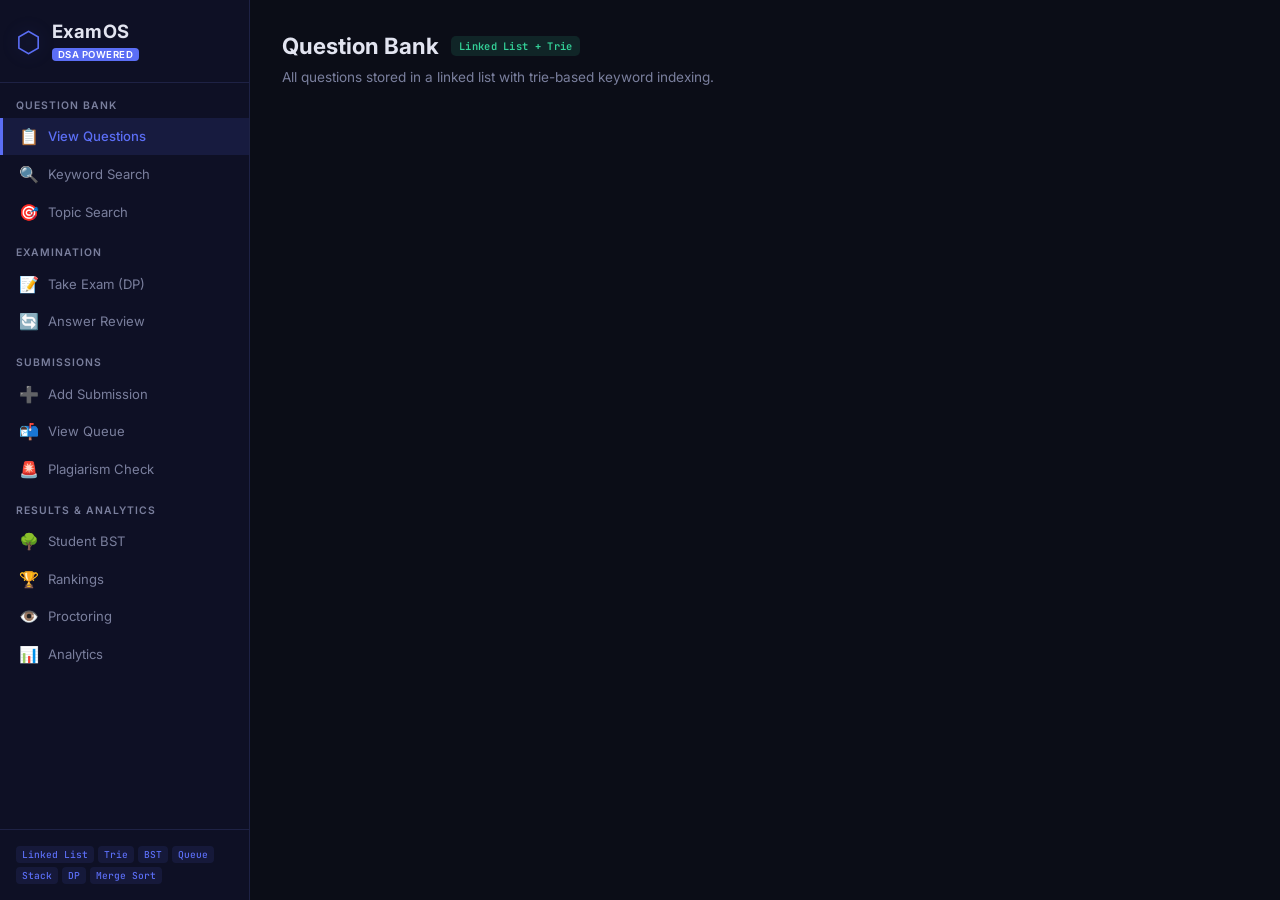
==== frontend/index.html @ 8839af1e "Implemented Frontend POSIX threads library (-lpthread)" ====
<!DOCTYPE html>
<html lang="en">
<head>
    <meta charset="UTF-8">
    <meta name="viewport" content="width=device-width, initial-scale=1.0">
    <title>Adaptive Online Examination Platform</title>
    <meta name="description" content="DSA-powered adaptive online examination platform with AI proctoring, built with C++ backend">
    <link rel="preconnect" href="https://fonts.googleapis.com">
    <link href="https://fonts.googleapis.com/css2?family=Inter:wght@400;500;600;700&family=JetBrains+Mono:wght@400;500&display=swap" rel="stylesheet">
    <link rel="stylesheet" href="style.css">
</head>
<body>
    <!-- Sidebar -->
    <nav id="sidebar">
        <div class="sidebar-header">
            <div class="logo">
                <span class="logo-icon">⬡</span>
                <div>
                    <h1>ExamOS</h1>
                    <span class="badge">DSA Powered</span>
                </div>
            </div>
        </div>
        <div class="nav-section-label">Question Bank</div>
        <button class="nav-btn active" data-panel="questions" id="nav-questions">
            <span class="nav-icon">📋</span> View Questions
        </button>
        <button class="nav-btn" data-panel="search" id="nav-search">
            <span class="nav-icon">🔍</span> Keyword Search
        </button>
        <button class="nav-btn" data-panel="topic" id="nav-topic">
            <span class="nav-icon">🎯</span> Topic Search
        </button>

        <div class="nav-section-label">Examination</div>
        <button class="nav-btn" data-panel="exam" id="nav-exam">
            <span class="nav-icon">📝</span> Take Exam (DP)
        </button>
        <button class="nav-btn" data-panel="review" id="nav-review">
            <span class="nav-icon">🔄</span> Answer Review
        </button>

        <div class="nav-section-label">Submissions</div>
        <button class="nav-btn" data-panel="add-sub" id="nav-add-sub">
            <span class="nav-icon">➕</span> Add Submission
        </button>
        <button class="nav-btn" data-panel="submissions" id="nav-submissions">
            <span class="nav-icon">📬</span> View Queue
        </button>
        <button class="nav-btn" data-panel="plagiarism" id="nav-plagiarism">
            <span class="nav-icon">🚨</span> Plagiarism Check
        </button>

        <div class="nav-section-label">Results & Analytics</div>
        <button class="nav-btn" data-panel="students" id="nav-students">
            <span class="nav-icon">🌳</span> Student BST
        </button>
        <button class="nav-btn" data-panel="ranking" id="nav-ranking">
            <span class="nav-icon">🏆</span> Rankings
        </button>
        <button class="nav-btn" data-panel="proctoring" id="nav-proctoring">
            <span class="nav-icon">👁️</span> Proctoring
        </button>
        <button class="nav-btn" data-panel="analytics" id="nav-analytics">
            <span class="nav-icon">📊</span> Analytics
        </button>

        <div class="sidebar-footer">
            <div class="ds-tags">
                <span class="ds-tag">Linked List</span>
                <span class="ds-tag">Trie</span>
                <span class="ds-tag">BST</span>
                <span class="ds-tag">Queue</span>
                <span class="ds-tag">Stack</span>
                <span class="ds-tag">DP</span>
                <span class="ds-tag">Merge Sort</span>
            </div>
        </div>
    </nav>

    <!-- Main Content -->
    <main id="content">
        <!-- Questions Panel -->
        <section id="panel-questions" class="panel active">
            <div class="panel-header">
                <h2>Question Bank</h2>
                <span class="algo-badge">Linked List + Trie</span>
            </div>
            <p class="panel-desc">All questions stored in a linked list with trie-based keyword indexing.</p>
            <div id="questions-list" class="card-grid"></div>
        </section>

        <!-- Keyword Search Panel -->
        <section id="panel-search" class="panel">
            <div class="panel-header">
                <h2>Keyword Search</h2>
                <span class="algo-badge">Trie Prefix Search</span>
            </div>
            <p class="panel-desc">Search questions by keyword prefix using the Trie data structure.</p>
            <div class="input-row">
                <input type="text" id="search-input" placeholder="Enter keyword prefix (e.g. sort, bst, dp)">
                <button class="btn-primary" id="search-btn">Search</button>
            </div>
            <div id="search-results" class="card-grid"></div>
        </section>

        <!-- Topic Search Panel -->
        <section id="panel-topic" class="panel">
            <div class="panel-header">
                <h2>Binary Search by Topic</h2>
                <span class="algo-badge">Binary Search</span>
            </div>
            <p class="panel-desc">Questions are sorted by topic, then searched using binary search.</p>
            <div class="input-row">
                <select id="topic-select">
                    <option value="">Select a topic</option>
                    <option value="Searching">Searching</option>
                    <option value="Queue">Queue</option>
                    <option value="BST">BST</option>
                    <option value="Sorting">Sorting</option>
                    <option value="DP">DP</option>
                    <option value="Stack">Stack</option>
                </select>
                <button class="btn-primary" id="topic-btn">Search</button>
            </div>
            <div id="topic-results" class="card-grid"></div>
        </section>

        <!-- Exam Panel -->
        <section id="panel-exam" class="panel">
            <div class="panel-header">
                <h2>Adaptive Exam</h2>
                <span class="algo-badge">DP Knapsack Selection</span>
            </div>
            <p class="panel-desc">Questions selected via DP knapsack to maximize topic coverage within time constraints.</p>
            <!-- Exam Setup Form -->
            <div id="exam-setup" class="form-card">
                <div class="form-grid">
                    <div class="form-group">
                        <label>Roll Number</label>
                        <input type="number" id="exam-roll" placeholder="e.g. 104" min="1">
                    </div>
                    <div class="form-group">
                        <label>Student Name</label>
                        <input type="text" id="exam-name" placeholder="e.g. Daksh">
                    </div>
                    <div class="form-group">
                        <label>Difficulty Level (1-5)</label>
                        <input type="number" id="exam-level" value="3" min="1" max="5">
                    </div>
                    <div class="form-group">
                        <label>Time Limit (seconds)</label>
                        <input type="number" id="exam-time" value="300" min="60" max="600">
                    </div>
                </div>
                <button class="btn-primary" id="exam-start-btn">Start Exam</button>
            </div>
            <!-- Exam Questions -->
            <div id="exam-questions" class="hidden"></div>
            <!-- Exam Result -->
            <div id="exam-result" class="hidden"></div>
        </section>

        <!-- Answer Review Panel -->
        <section id="panel-review" class="panel">
            <div class="panel-header">
                <h2>Answer Review Stack</h2>
                <span class="algo-badge">Stack (LIFO)</span>
            </div>
            <p class="panel-desc">Review answer changes using a LIFO stack. Undo the latest change anytime.</p>
            <div class="form-card">
                <div class="form-grid">
                    <div class="form-group">
                        <label>Question ID</label>
                        <input type="number" id="review-qid" placeholder="e.g. 1" min="1">
                    </div>
                    <div class="form-group">
                        <label>Previous Answer (0-3)</label>
                        <input type="number" id="review-prev" min="0" max="3">
                    </div>
                    <div class="form-group">
                        <label>New Answer (0-3)</label>
                        <input type="number" id="review-new" min="0" max="3">
                    </div>
                    <div class="form-group">
                        <label>Note</label>
                        <input type="text" id="review-note" placeholder="Optional note">
                    </div>
                </div>
                <div class="btn-row">
                    <button class="btn-primary" id="review-push-btn">Push Review</button>
                    <button class="btn-danger" id="review-pop-btn">Undo (Pop)</button>
                </div>
            </div>
            <div id="review-status" class="status-box"></div>
        </section>

        <!-- Add Submission Panel -->
        <section id="panel-add-sub" class="panel">
            <div class="panel-header">
                <h2>Add Submission</h2>
                <span class="algo-badge">Queue (FIFO)</span>
            </div>
            <p class="panel-desc">Manually add a submission to the FIFO processing queue.</p>
            <div class="form-card">
                <div class="form-grid">
                    <div class="form-group">
                        <label>Student ID</label>
                        <input type="number" id="sub-sid" placeholder="e.g. 104" min="1">
                    </div>
                    <div class="form-group">
                        <label>Exam ID</label>
                        <input type="number" id="sub-eid" placeholder="e.g. 501" min="1">
                    </div>
                    <div class="form-group">
                        <label>Student Name</label>
                        <input type="text" id="sub-name" placeholder="e.g. Sumit">
                    </div>
                    <div class="form-group">
                        <label>Answers (comma-separated, 0-3)</label>
                        <input type="text" id="sub-answers" placeholder="e.g. 1,2,0,3">
                    </div>
                </div>
                <button class="btn-primary" id="sub-add-btn">Add to Queue</button>
            </div>
            <div id="sub-status" class="status-box"></div>
        </section>

        <!-- Submissions Panel -->
        <section id="panel-submissions" class="panel">
            <div class="panel-header">
                <h2>Submission Queue</h2>
                <span class="algo-badge">Queue (FIFO)</span>
            </div>
            <p class="panel-desc">View all pending submissions in FIFO order.</p>
            <button class="btn-primary" id="sub-refresh-btn" style="margin-bottom:1rem;">Refresh</button>
            <div id="submissions-list"></div>
        </section>

        <!-- Plagiarism Panel -->
        <section id="panel-plagiarism" class="panel">
            <div class="panel-header">
                <h2>Plagiarism Detection</h2>
                <span class="algo-badge">Hash Comparison</span>
            </div>
            <p class="panel-desc">Detect duplicate answer patterns across submissions using hash-based comparison.</p>
            <button class="btn-danger" id="plag-btn">Run Plagiarism Check</button>
            <div id="plag-results" style="margin-top:1rem;"></div>
        </section>

        <!-- Students Panel -->
        <section id="panel-students" class="panel">
            <div class="panel-header">
                <h2>Student Records (BST)</h2>
                <span class="algo-badge">Binary Search Tree</span>
            </div>
            <p class="panel-desc">Student records stored in a BST keyed by roll number. Inorder traversal gives sorted order.</p>
            <div class="input-row" style="margin-bottom:1rem;">
                <input type="number" id="student-roll" placeholder="Search by roll number" min="1">
                <button class="btn-primary" id="student-search-btn">Search BST</button>
            </div>
            <div id="student-search-result" class="status-box"></div>
            <div id="students-table"></div>
        </section>

        <!-- Ranking Panel -->
        <section id="panel-ranking" class="panel">
            <div class="panel-header">
                <h2>Student Rankings</h2>
                <span class="algo-badge">Merge Sort (Stable)</span>
            </div>
            <p class="panel-desc">Students ranked by score using stable merge sort. Deduplication keeps latest attempt per roll number.</p>
            <button class="btn-primary" id="ranking-btn" style="margin-bottom:1rem;">Load Rankings</button>
            <div id="ranking-table"></div>
        </section>

        <!-- Proctoring Panel -->
        <section id="panel-proctoring" class="panel">
            <div class="panel-header">
                <h2>AI Proctoring</h2>
                <span class="algo-badge">Auto Proctoring Engine</span>
            </div>
            <p class="panel-desc">Analyze exam activity for suspicious behaviour — time gaps, rapid clicking, copy-paste, tab switches.</p>
            <div class="form-card">
                <div class="form-grid">
                    <div class="form-group">
                        <label>Student Roll Number</label>
                        <input type="number" id="proctor-roll" placeholder="e.g. 101" min="1">
                    </div>
                    <div class="form-group check-group">
                        <label>External Detections</label>
                        <div class="check-row">
                            <label class="check-label"><input type="checkbox" id="proctor-cp"> Copy-Paste</label>
                            <label class="check-label"><input type="checkbox" id="proctor-ts"> Tab Switch</label>
                            <label class="check-label"><input type="checkbox" id="proctor-fa"> Face Absent</label>
                        </div>
                    </div>
                </div>
                <button class="btn-primary" id="proctor-btn">Analyze</button>
            </div>
            <div id="proctor-results" style="margin-top:1rem;"></div>
        </section>

        <!-- Analytics Panel -->
        <section id="panel-analytics" class="panel">
            <div class="panel-header">
                <h2>Performance Analytics</h2>
                <span class="algo-badge">Statistical Analysis</span>
            </div>
            <p class="panel-desc">Computed statistics from student scores stored in the BST.</p>
            <button class="btn-primary" id="analytics-btn" style="margin-bottom:1rem;">Compute Analytics</button>
            <div id="analytics-results"></div>
        </section>
    </main>

    <script src="script.js"></script>
</body>
</html>
---- frontend/style.css ----
/* ═══════════════════════════════════════════════
   ExamOS — Adaptive Examination Platform
   Dark theme, clean, modern UI
   ═══════════════════════════════════════════════ */

:root {
    --bg: #0b0d17;
    --bg-card: #12152a;
    --bg-card-hover: #181c38;
    --bg-sidebar: #0e1025;
    --border: #1e2245;
    --text: #e2e4f0;
    --text-muted: #7a7f9d;
    --accent: #5b6ef5;
    --accent-glow: rgba(91, 110, 245, 0.25);
    --green: #34d399;
    --red: #f87171;
    --orange: #fbbf24;
    --radius: 10px;
    --font: 'Inter', system-ui, sans-serif;
    --mono: 'JetBrains Mono', monospace;
}

*, *::before, *::after {
    box-sizing: border-box;
    margin: 0;
    padding: 0;
}

body {
    font-family: var(--font);
    background: var(--bg);
    color: var(--text);
    display: flex;
    min-height: 100vh;
    overflow-x: hidden;
}

/* ── Sidebar ── */
#sidebar {
    width: 250px;
    min-width: 250px;
    background: var(--bg-sidebar);
    border-right: 1px solid var(--border);
    display: flex;
    flex-direction: column;
    height: 100vh;
    position: sticky;
    top: 0;
    overflow-y: auto;
    z-index: 10;
}

.sidebar-header {
    padding: 1.25rem 1rem;
    border-bottom: 1px solid var(--border);
}

.logo {
    display: flex;
    align-items: center;
    gap: 0.65rem;
}

.logo-icon {
    font-size: 1.8rem;
    color: var(--accent);
    filter: drop-shadow(0 0 8px var(--accent-glow));
}

.logo h1 {
    font-size: 1.15rem;
    font-weight: 700;
    letter-spacing: 0.5px;
}

.badge {
    font-size: 0.6rem;
    background: var(--accent);
    color: #fff;
    padding: 1px 6px;
    border-radius: 4px;
    font-weight: 600;
    text-transform: uppercase;
    letter-spacing: 0.5px;
}

.nav-section-label {
    font-size: 0.65rem;
    text-transform: uppercase;
    letter-spacing: 1px;
    color: var(--text-muted);
    padding: 1rem 1rem 0.35rem;
    font-weight: 600;
}

.nav-btn {
    display: flex;
    align-items: center;
    gap: 0.6rem;
    width: 100%;
    padding: 0.55rem 1rem;
    background: none;
    border: none;
    color: var(--text-muted);
    font-family: var(--font);
    font-size: 0.82rem;
    cursor: pointer;
    transition: all 0.2s;
    text-align: left;
    border-left: 3px solid transparent;
}

.nav-btn:hover {
    background: rgba(91, 110, 245, 0.08);
    color: var(--text);
}

.nav-btn.active {
    background: rgba(91, 110, 245, 0.12);
    color: var(--accent);
    border-left-color: var(--accent);
    font-weight: 500;
}

.nav-icon {
    font-size: 1rem;
    width: 1.2rem;
    text-align: center;
}

.sidebar-footer {
    margin-top: auto;
    padding: 1rem;
    border-top: 1px solid var(--border);
}

.ds-tags {
    display: flex;
    flex-wrap: wrap;
    gap: 4px;
}

.ds-tag {
    font-size: 0.6rem;
    padding: 2px 6px;
    border-radius: 4px;
    background: rgba(91, 110, 245, 0.1);
    color: var(--accent);
    font-weight: 500;
    font-family: var(--mono);
}

/* ── Main Content ── */
#content {
    flex: 1;
    padding: 2rem;
    max-width: 960px;
}

.panel {
    display: none;
    animation: fadeIn 0.3s ease;
}

.panel.active {
    display: block;
}

@keyframes fadeIn {
    from { opacity: 0; transform: translateY(8px); }
    to { opacity: 1; transform: translateY(0); }
}

.panel-header {
    display: flex;
    align-items: center;
    gap: 0.75rem;
    margin-bottom: 0.5rem;
}

.panel-header h2 {
    font-size: 1.4rem;
    font-weight: 700;
}

.algo-badge {
    font-size: 0.65rem;
    padding: 3px 8px;
    border-radius: 5px;
    background: rgba(52, 211, 153, 0.12);
    color: var(--green);
    font-weight: 600;
    font-family: var(--mono);
    letter-spacing: 0.3px;
}

.panel-desc {
    color: var(--text-muted);
    font-size: 0.85rem;
    margin-bottom: 1.25rem;
    line-height: 1.5;
}

/* ── Cards ── */
.card-grid {
    display: grid;
    gap: 0.75rem;
}

.q-card {
    background: var(--bg-card);
    border: 1px solid var(--border);
    border-radius: var(--radius);
    padding: 1rem 1.15rem;
    transition: border-color 0.2s, background 0.2s;
}

.q-card:hover {
    border-color: var(--accent);
    background: var(--bg-card-hover);
}

.q-card-top {
    display: flex;
    align-items: center;
    gap: 0.5rem;
    margin-bottom: 0.5rem;
    flex-wrap: wrap;
}

.q-id {
    font-family: var(--mono);
    font-size: 0.75rem;
    background: rgba(91, 110, 245, 0.15);
    color: var(--accent);
    padding: 2px 7px;
    border-radius: 4px;
    font-weight: 600;
}

.q-topic {
    font-size: 0.72rem;
    padding: 2px 7px;
    border-radius: 4px;
    background: rgba(251, 191, 36, 0.12);
    color: var(--orange);
    font-weight: 500;
}

.q-diff {
    font-size: 0.72rem;
    color: var(--text-muted);
    margin-left: auto;
}

.q-text {
    font-size: 0.9rem;
    margin-bottom: 0.65rem;
    line-height: 1.45;
}

.q-options {
    display: grid;
    grid-template-columns: 1fr 1fr;
    gap: 0.35rem;
}

.q-opt {
    font-size: 0.8rem;
    color: var(--text-muted);
    padding: 0.3rem 0.5rem;
    background: rgba(255,255,255,0.03);
    border-radius: 5px;
}

.q-opt.correct {
    background: rgba(52, 211, 153, 0.12);
    color: var(--green);
    font-weight: 500;
}

.q-keywords {
    margin-top: 0.5rem;
    display: flex;
    gap: 4px;
    flex-wrap: wrap;
}

.q-kw {
    font-size: 0.62rem;
    padding: 1px 5px;
    border-radius: 3px;
    background: rgba(255,255,255,0.05);
    color: var(--text-muted);
    font-family: var(--mono);
}

/* ── Forms ── */
.form-card {
    background: var(--bg-card);
    border: 1px solid var(--border);
    border-radius: var(--radius);
    padding: 1.25rem;
}

.form-grid {
    display: grid;
    grid-template-columns: 1fr 1fr;
    gap: 1rem;
    margin-bottom: 1rem;
}

.form-group label {
    display: block;
    font-size: 0.75rem;
    color: var(--text-muted);
    margin-bottom: 0.35rem;
    font-weight: 500;
}

.form-group input,
.form-group select {
    width: 100%;
    padding: 0.55rem 0.75rem;
    background: var(--bg);
    border: 1px solid var(--border);
    border-radius: 6px;
    color: var(--text);
    font-family: var(--font);
    font-size: 0.85rem;
    outline: none;
    transition: border-color 0.2s;
}

.form-group input:focus,
.form-group select:focus {
    border-color: var(--accent);
}

.input-row {
    display: flex;
    gap: 0.5rem;
    margin-bottom: 1rem;
}

.input-row input,
.input-row select {
    flex: 1;
    padding: 0.55rem 0.75rem;
    background: var(--bg);
    border: 1px solid var(--border);
    border-radius: 6px;
    color: var(--text);
    font-family: var(--font);
    font-size: 0.85rem;
    outline: none;
    transition: border-color 0.2s;
}

.input-row input:focus,
.input-row select:focus {
    border-color: var(--accent);
}

.btn-primary {
    padding: 0.55rem 1.25rem;
    background: var(--accent);
    color: #fff;
    border: none;
    border-radius: 6px;
    font-family: var(--font);
    font-size: 0.85rem;
    font-weight: 600;
    cursor: pointer;
    transition: opacity 0.2s, transform 0.15s;
}

.btn-primary:hover {
    opacity: 0.88;
    transform: translateY(-1px);
}

.btn-primary:active {
    transform: translateY(0);
}

.btn-danger {
    padding: 0.55rem 1.25rem;
    background: var(--red);
    color: #fff;
    border: none;
    border-radius: 6px;
    font-family: var(--font);
    font-size: 0.85rem;
    font-weight: 600;
    cursor: pointer;
    transition: opacity 0.2s;
}

.btn-danger:hover {
    opacity: 0.88;
}

.btn-row {
    display: flex;
    gap: 0.5rem;
}

/* ── Tables ── */
.data-table {
    width: 100%;
    border-collapse: collapse;
    font-size: 0.85rem;
}

.data-table th {
    text-align: left;
    padding: 0.65rem 0.75rem;
    background: var(--bg-card);
    color: var(--text-muted);
    font-weight: 600;
    font-size: 0.75rem;
    text-transform: uppercase;
    letter-spacing: 0.5px;
    border-bottom: 1px solid var(--border);
}

.data-table td {
    padding: 0.6rem 0.75rem;
    border-bottom: 1px solid var(--border);
}

.data-table tr:hover td {
    background: rgba(91, 110, 245, 0.05);
}

/* ── Status Boxes ── */
.status-box {
    margin-top: 0.75rem;
    min-height: 2rem;
}

.status-msg {
    padding: 0.65rem 1rem;
    border-radius: 6px;
    font-size: 0.85rem;
    animation: fadeIn 0.3s;
}

.status-msg.success {
    background: rgba(52, 211, 153, 0.1);
    border: 1px solid rgba(52, 211, 153, 0.25);
    color: var(--green);
}

.status-msg.error {
    background: rgba(248, 113, 113, 0.1);
    border: 1px solid rgba(248, 113, 113, 0.25);
    color: var(--red);
}

.status-msg.info {
    background: rgba(91, 110, 245, 0.1);
    border: 1px solid rgba(91, 110, 245, 0.25);
    color: var(--accent);
}

/* ── Exam Specific ── */
.exam-q {
    background: var(--bg-card);
    border: 1px solid var(--border);
    border-radius: var(--radius);
    padding: 1.15rem;
    margin-bottom: 0.75rem;
}

.exam-q-header {
    display: flex;
    gap: 0.5rem;
    margin-bottom: 0.65rem;
    align-items: center;
}

.exam-q-text {
    font-size: 0.95rem;
    margin-bottom: 0.75rem;
}

.exam-opts {
    display: grid;
    gap: 0.35rem;
}

.exam-opt-label {
    display: flex;
    align-items: center;
    gap: 0.5rem;
    padding: 0.45rem 0.65rem;
    background: rgba(255,255,255,0.03);
    border: 1px solid transparent;
    border-radius: 6px;
    cursor: pointer;
    font-size: 0.85rem;
    transition: all 0.2s;
}

.exam-opt-label:hover {
    background: rgba(91, 110, 245, 0.08);
}

.exam-opt-label input[type="radio"] {
    accent-color: var(--accent);
}

.exam-opt-label.selected {
    border-color: var(--accent);
    background: rgba(91, 110, 245, 0.1);
}

.exam-opt-label.result-correct {
    border-color: var(--green);
    background: rgba(52, 211, 153, 0.1);
    color: var(--green);
}

.exam-opt-label.result-wrong {
    border-color: var(--red);
    background: rgba(248, 113, 113, 0.08);
    color: var(--red);
}

.result-card {
    background: var(--bg-card);
    border: 1px solid var(--border);
    border-radius: var(--radius);
    padding: 1.5rem;
    text-align: center;
    margin-top: 1rem;
}

.result-score {
    font-size: 2.5rem;
    font-weight: 700;
    color: var(--accent);
}

.result-detail {
    color: var(--text-muted);
    font-size: 0.9rem;
    margin-top: 0.5rem;
}

/* ── Analytics Cards ── */
.stats-grid {
    display: grid;
    grid-template-columns: repeat(auto-fit, minmax(180px, 1fr));
    gap: 0.75rem;
}

.stat-card {
    background: var(--bg-card);
    border: 1px solid var(--border);
    border-radius: var(--radius);
    padding: 1.15rem;
    text-align: center;
}

.stat-value {
    font-size: 1.8rem;
    font-weight: 700;
    font-family: var(--mono);
}

.stat-label {
    font-size: 0.72rem;
    color: var(--text-muted);
    text-transform: uppercase;
    letter-spacing: 0.5px;
    margin-top: 0.25rem;
}

/* ── Proctoring ── */
.check-row {
    display: flex;
    gap: 1rem;
    flex-wrap: wrap;
}

.check-label {
    display: flex;
    align-items: center;
    gap: 0.4rem;
    font-size: 0.85rem;
    cursor: pointer;
    color: var(--text);
}

.check-label input[type="checkbox"] {
    accent-color: var(--accent);
}

.alert-card {
    padding: 0.6rem 0.85rem;
    background: rgba(248, 113, 113, 0.07);
    border: 1px solid rgba(248, 113, 113, 0.2);
    border-radius: 6px;
    margin-bottom: 0.4rem;
    font-size: 0.82rem;
}

.alert-type {
    font-family: var(--mono);
    font-size: 0.72rem;
    color: var(--red);
    font-weight: 600;
}

.suspicious-badge {
    display: inline-block;
    padding: 3px 10px;
    border-radius: 5px;
    font-weight: 700;
    font-size: 0.8rem;
    margin-top: 0.5rem;
}

.suspicious-badge.sus {
    background: rgba(248, 113, 113, 0.15);
    color: var(--red);
}

.suspicious-badge.clean {
    background: rgba(52, 211, 153, 0.15);
    color: var(--green);
}

/* ── Plagiarism Flag ── */
.flag-plag {
    color: var(--red);
    font-weight: 600;
    font-size: 0.75rem;
}

/* ── Hidden ── */
.hidden { display: none !important; }

/* ── Scrollbar ── */
::-webkit-scrollbar { width: 6px; }
::-webkit-scrollbar-track { background: var(--bg); }
::-webkit-scrollbar-thumb { background: var(--border); border-radius: 3px; }
::-webkit-scrollbar-thumb:hover { background: var(--text-muted); }

/* ── Responsive ── */
@media (max-width: 768px) {
    #sidebar { width: 60px; min-width: 60px; }
    .nav-btn span:not(.nav-icon) { display: none; }
    .nav-section-label, .sidebar-header div, .sidebar-footer { display: none; }
    .sidebar-header { padding: 1rem 0.5rem; }
    .logo { justify-content: center; }
    .nav-btn { justify-content: center; padding: 0.65rem; border-left: none; border-right: 3px solid transparent; }
    .nav-btn.active { border-right-color: var(--accent); border-left-color: transparent; }
    .form-grid { grid-template-columns: 1fr; }
    #content { padding: 1.25rem; }
}
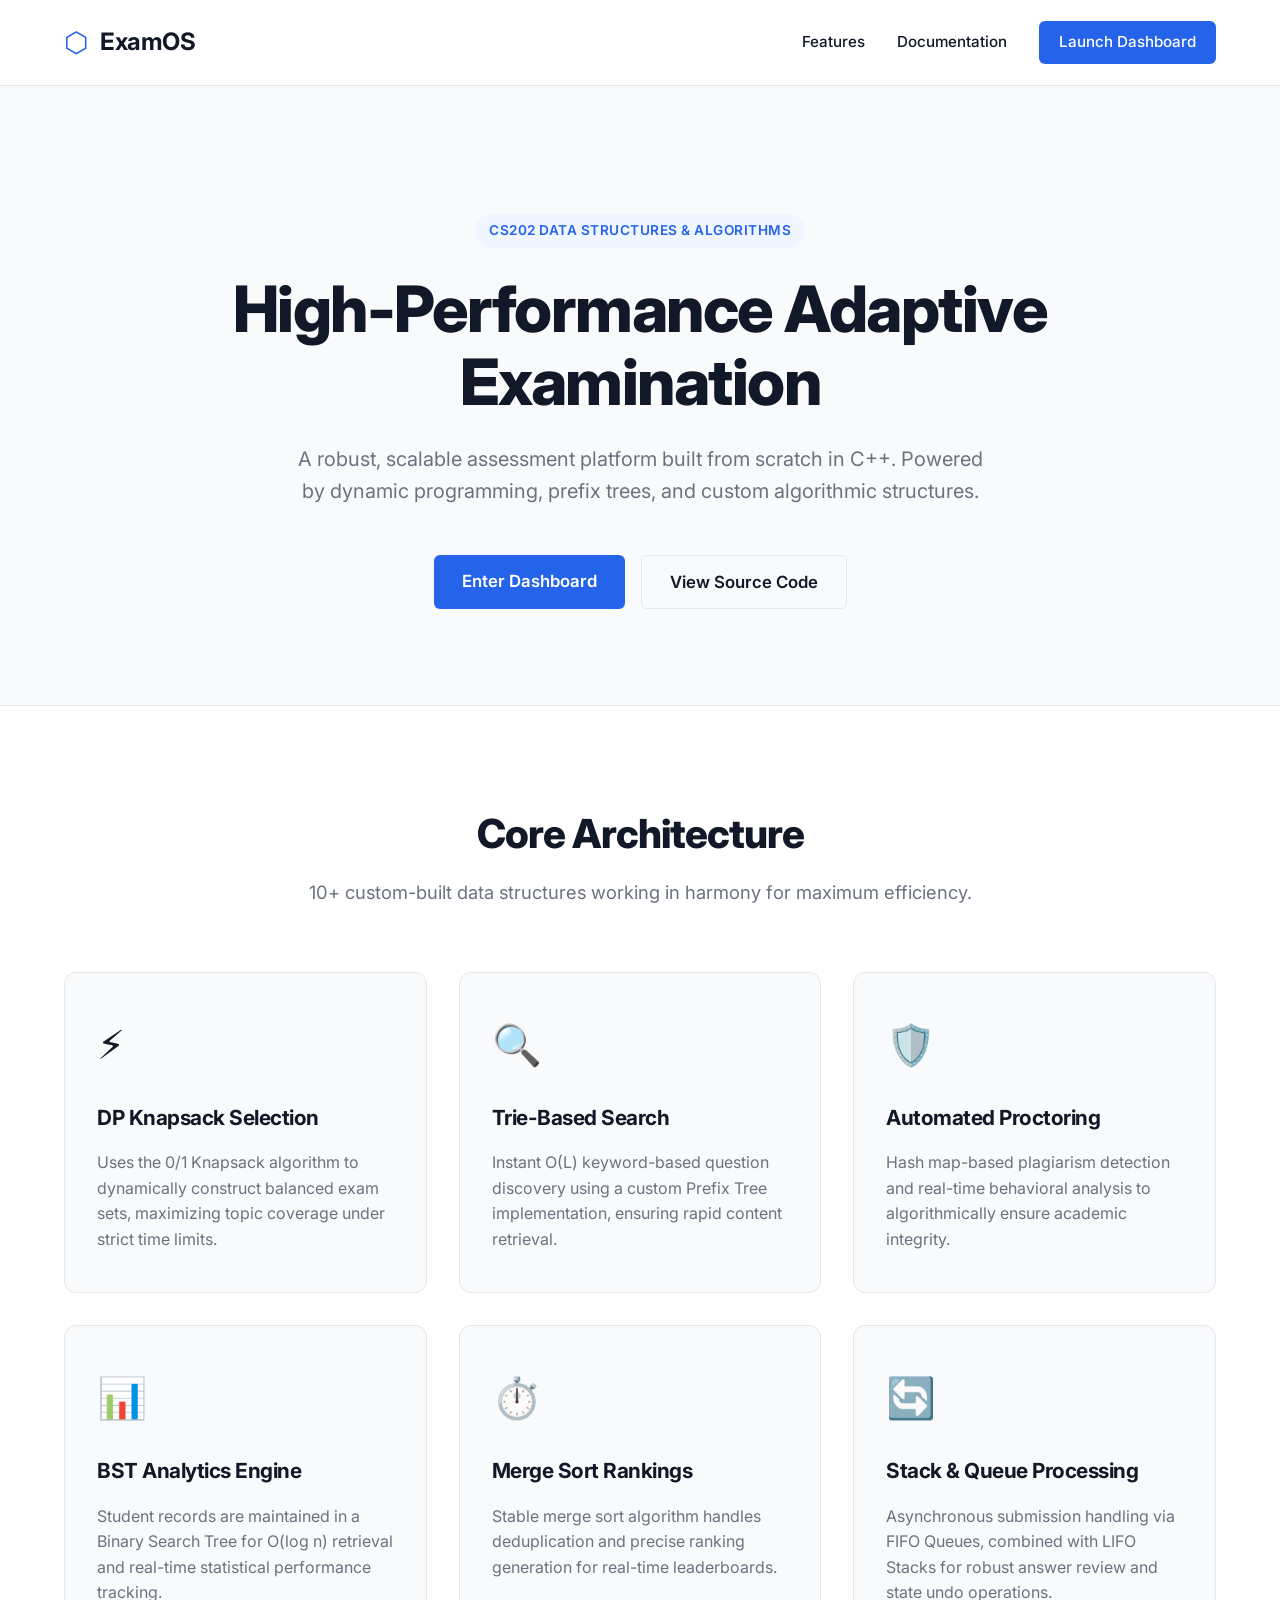
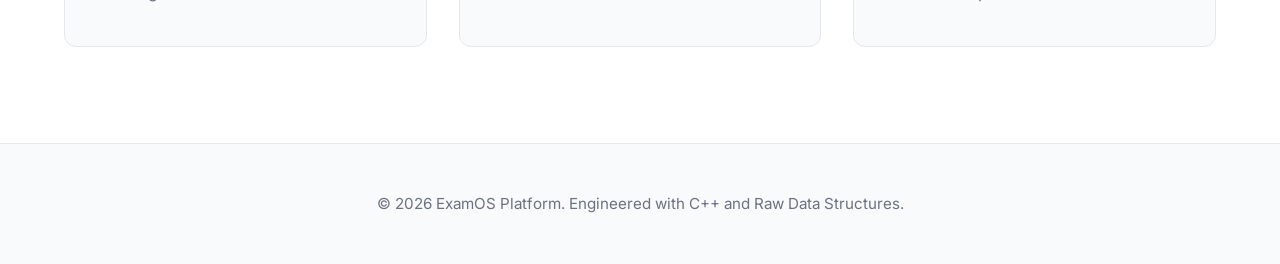
==== commit 33fbbead: "Landing Page" ====
--- a/frontend/index.html
+++ b/frontend/index.html
@@ -3,316 +3,83 @@
 <head>
     <meta charset="UTF-8">
     <meta name="viewport" content="width=device-width, initial-scale=1.0">
-    <title>Adaptive Online Examination Platform</title>
-    <meta name="description" content="DSA-powered adaptive online examination platform with AI proctoring, built with C++ backend">
-    <link rel="preconnect" href="https://fonts.googleapis.com">
-    <link href="https://fonts.googleapis.com/css2?family=Inter:wght@400;500;600;700&family=JetBrains+Mono:wght@400;500&display=swap" rel="stylesheet">
-    <link rel="stylesheet" href="style.css">
+    <title>ExamOS - DSA Powered Assessment</title>
+    <link rel="stylesheet" href="landing.css">
+    <script>
+        // Set theme immediately to prevent flash
+        const saved = localStorage.getItem('examos-theme');
+        if (saved) document.documentElement.setAttribute('data-theme', saved);
+        else if (window.matchMedia && window.matchMedia('(prefers-color-scheme: dark)').matches) {
+            document.documentElement.setAttribute('data-theme', 'dark');
+        }
+    </script>
 </head>
 <body>
-    <!-- Sidebar -->
-    <nav id="sidebar">
-        <div class="sidebar-header">
-            <div class="logo">
-                <span class="logo-icon">⬡</span>
-                <div>
-                    <h1>ExamOS</h1>
-                    <span class="badge">DSA Powered</span>
+    <header class="navbar">
+        <div class="logo">
+            <span class="logo-icon">⬡</span>
+            <h1>ExamOS</h1>
+        </div>
+        <div class="nav-links">
+            <a href="#features">Features</a>
+            <a href="https://github.com/Daksh-create349/DSA-Mini-project" target="_blank">Documentation</a>
+            <a href="dashboard.html" class="btn-primary">Launch Dashboard</a>
+        </div>
+    </header>
+
+    <main>
+        <section class="hero">
+            <div class="hero-badge">CS202 Data Structures & Algorithms</div>
+            <h2 class="hero-title">High-Performance Adaptive Examination</h2>
+            <p class="hero-subtitle">A robust, scalable assessment platform built from scratch in C++. Powered by dynamic programming, prefix trees, and custom algorithmic structures.</p>
+            <div class="hero-cta">
+                <a href="dashboard.html" class="btn-primary btn-large">Enter Dashboard</a>
+                <a href="https://github.com/Daksh-create349/DSA-Mini-project" class="btn-secondary btn-large" target="_blank">View Source Code</a>
+            </div>
+        </section>
+
+        <section id="features" class="features">
+            <div class="section-header">
+                <h3>Core Architecture</h3>
+                <p>10+ custom-built data structures working in harmony for maximum efficiency.</p>
+            </div>
+            <div class="feature-grid">
+                <div class="feature-card">
+                    <div class="feature-icon">⚡</div>
+                    <h4>DP Knapsack Selection</h4>
+                    <p>Uses the 0/1 Knapsack algorithm to dynamically construct balanced exam sets, maximizing topic coverage under strict time limits.</p>
+                </div>
+                <div class="feature-card">
+                    <div class="feature-icon">🔍</div>
+                    <h4>Trie-Based Search</h4>
+                    <p>Instant O(L) keyword-based question discovery using a custom Prefix Tree implementation, ensuring rapid content retrieval.</p>
+                </div>
+                <div class="feature-card">
+                    <div class="feature-icon">🛡️</div>
+                    <h4>Automated Proctoring</h4>
+                    <p>Hash map-based plagiarism detection and real-time behavioral analysis to algorithmically ensure academic integrity.</p>
+                </div>
+                <div class="feature-card">
+                    <div class="feature-icon">📊</div>
+                    <h4>BST Analytics Engine</h4>
+                    <p>Student records are maintained in a Binary Search Tree for O(log n) retrieval and real-time statistical performance tracking.</p>
+                </div>
+                <div class="feature-card">
+                    <div class="feature-icon">⏱️</div>
+                    <h4>Merge Sort Rankings</h4>
+                    <p>Stable merge sort algorithm handles deduplication and precise ranking generation for real-time leaderboards.</p>
+                </div>
+                <div class="feature-card">
+                    <div class="feature-icon">🔄</div>
+                    <h4>Stack & Queue Processing</h4>
+                    <p>Asynchronous submission handling via FIFO Queues, combined with LIFO Stacks for robust answer review and state undo operations.</p>
                 </div>
             </div>
-        </div>
-        <div class="nav-section-label">Question Bank</div>
-        <button class="nav-btn active" data-panel="questions" id="nav-questions">
-            <span class="nav-icon">📋</span> View Questions
-        </button>
-        <button class="nav-btn" data-panel="search" id="nav-search">
-            <span class="nav-icon">🔍</span> Keyword Search
-        </button>
-        <button class="nav-btn" data-panel="topic" id="nav-topic">
-            <span class="nav-icon">🎯</span> Topic Search
-        </button>
-
-        <div class="nav-section-label">Examination</div>
-        <button class="nav-btn" data-panel="exam" id="nav-exam">
-            <span class="nav-icon">📝</span> Take Exam (DP)
-        </button>
-        <button class="nav-btn" data-panel="review" id="nav-review">
-            <span class="nav-icon">🔄</span> Answer Review
-        </button>
-
-        <div class="nav-section-label">Submissions</div>
-        <button class="nav-btn" data-panel="add-sub" id="nav-add-sub">
-            <span class="nav-icon">➕</span> Add Submission
-        </button>
-        <button class="nav-btn" data-panel="submissions" id="nav-submissions">
-            <span class="nav-icon">📬</span> View Queue
-        </button>
-        <button class="nav-btn" data-panel="plagiarism" id="nav-plagiarism">
-            <span class="nav-icon">🚨</span> Plagiarism Check
-        </button>
-
-        <div class="nav-section-label">Results & Analytics</div>
-        <button class="nav-btn" data-panel="students" id="nav-students">
-            <span class="nav-icon">🌳</span> Student BST
-        </button>
-        <button class="nav-btn" data-panel="ranking" id="nav-ranking">
-            <span class="nav-icon">🏆</span> Rankings
-        </button>
-        <button class="nav-btn" data-panel="proctoring" id="nav-proctoring">
-            <span class="nav-icon">👁️</span> Proctoring
-        </button>
-        <button class="nav-btn" data-panel="analytics" id="nav-analytics">
-            <span class="nav-icon">📊</span> Analytics
-        </button>
-
-        <div class="sidebar-footer">
-            <div class="ds-tags">
-                <span class="ds-tag">Linked List</span>
-                <span class="ds-tag">Trie</span>
-                <span class="ds-tag">BST</span>
-                <span class="ds-tag">Queue</span>
-                <span class="ds-tag">Stack</span>
-                <span class="ds-tag">DP</span>
-                <span class="ds-tag">Merge Sort</span>
-            </div>
-        </div>
-    </nav>
-
-    <!-- Main Content -->
-    <main id="content">
-        <!-- Questions Panel -->
-        <section id="panel-questions" class="panel active">
-            <div class="panel-header">
-                <h2>Question Bank</h2>
-                <span class="algo-badge">Linked List + Trie</span>
-            </div>
-            <p class="panel-desc">All questions stored in a linked list with trie-based keyword indexing.</p>
-            <div id="questions-list" class="card-grid"></div>
-        </section>
-
-        <!-- Keyword Search Panel -->
-        <section id="panel-search" class="panel">
-            <div class="panel-header">
-                <h2>Keyword Search</h2>
-                <span class="algo-badge">Trie Prefix Search</span>
-            </div>
-            <p class="panel-desc">Search questions by keyword prefix using the Trie data structure.</p>
-            <div class="input-row">
-                <input type="text" id="search-input" placeholder="Enter keyword prefix (e.g. sort, bst, dp)">
-                <button class="btn-primary" id="search-btn">Search</button>
-            </div>
-            <div id="search-results" class="card-grid"></div>
-        </section>
-
-        <!-- Topic Search Panel -->
-        <section id="panel-topic" class="panel">
-            <div class="panel-header">
-                <h2>Binary Search by Topic</h2>
-                <span class="algo-badge">Binary Search</span>
-            </div>
-            <p class="panel-desc">Questions are sorted by topic, then searched using binary search.</p>
-            <div class="input-row">
-                <select id="topic-select">
-                    <option value="">Select a topic</option>
-                    <option value="Searching">Searching</option>
-                    <option value="Queue">Queue</option>
-                    <option value="BST">BST</option>
-                    <option value="Sorting">Sorting</option>
-                    <option value="DP">DP</option>
-                    <option value="Stack">Stack</option>
-                </select>
-                <button class="btn-primary" id="topic-btn">Search</button>
-            </div>
-            <div id="topic-results" class="card-grid"></div>
-        </section>
-
-        <!-- Exam Panel -->
-        <section id="panel-exam" class="panel">
-            <div class="panel-header">
-                <h2>Adaptive Exam</h2>
-                <span class="algo-badge">DP Knapsack Selection</span>
-            </div>
-            <p class="panel-desc">Questions selected via DP knapsack to maximize topic coverage within time constraints.</p>
-            <!-- Exam Setup Form -->
-            <div id="exam-setup" class="form-card">
-                <div class="form-grid">
-                    <div class="form-group">
-                        <label>Roll Number</label>
-                        <input type="number" id="exam-roll" placeholder="e.g. 104" min="1">
-                    </div>
-                    <div class="form-group">
-                        <label>Student Name</label>
-                        <input type="text" id="exam-name" placeholder="e.g. Daksh">
-                    </div>
-                    <div class="form-group">
-                        <label>Difficulty Level (1-5)</label>
-                        <input type="number" id="exam-level" value="3" min="1" max="5">
-                    </div>
-                    <div class="form-group">
-                        <label>Time Limit (seconds)</label>
-                        <input type="number" id="exam-time" value="300" min="60" max="600">
-                    </div>
-                </div>
-                <button class="btn-primary" id="exam-start-btn">Start Exam</button>
-            </div>
-            <!-- Exam Questions -->
-            <div id="exam-questions" class="hidden"></div>
-            <!-- Exam Result -->
-            <div id="exam-result" class="hidden"></div>
-        </section>
-
-        <!-- Answer Review Panel -->
-        <section id="panel-review" class="panel">
-            <div class="panel-header">
-                <h2>Answer Review Stack</h2>
-                <span class="algo-badge">Stack (LIFO)</span>
-            </div>
-            <p class="panel-desc">Review answer changes using a LIFO stack. Undo the latest change anytime.</p>
-            <div class="form-card">
-                <div class="form-grid">
-                    <div class="form-group">
-                        <label>Question ID</label>
-                        <input type="number" id="review-qid" placeholder="e.g. 1" min="1">
-                    </div>
-                    <div class="form-group">
-                        <label>Previous Answer (0-3)</label>
-                        <input type="number" id="review-prev" min="0" max="3">
-                    </div>
-                    <div class="form-group">
-                        <label>New Answer (0-3)</label>
-                        <input type="number" id="review-new" min="0" max="3">
-                    </div>
-                    <div class="form-group">
-                        <label>Note</label>
-                        <input type="text" id="review-note" placeholder="Optional note">
-                    </div>
-                </div>
-                <div class="btn-row">
-                    <button class="btn-primary" id="review-push-btn">Push Review</button>
-                    <button class="btn-danger" id="review-pop-btn">Undo (Pop)</button>
-                </div>
-            </div>
-            <div id="review-status" class="status-box"></div>
-        </section>
-
-        <!-- Add Submission Panel -->
-        <section id="panel-add-sub" class="panel">
-            <div class="panel-header">
-                <h2>Add Submission</h2>
-                <span class="algo-badge">Queue (FIFO)</span>
-            </div>
-            <p class="panel-desc">Manually add a submission to the FIFO processing queue.</p>
-            <div class="form-card">
-                <div class="form-grid">
-                    <div class="form-group">
-                        <label>Student ID</label>
-                        <input type="number" id="sub-sid" placeholder="e.g. 104" min="1">
-                    </div>
-                    <div class="form-group">
-                        <label>Exam ID</label>
-                        <input type="number" id="sub-eid" placeholder="e.g. 501" min="1">
-                    </div>
-                    <div class="form-group">
-                        <label>Student Name</label>
-                        <input type="text" id="sub-name" placeholder="e.g. Sumit">
-                    </div>
-                    <div class="form-group">
-                        <label>Answers (comma-separated, 0-3)</label>
-                        <input type="text" id="sub-answers" placeholder="e.g. 1,2,0,3">
-                    </div>
-                </div>
-                <button class="btn-primary" id="sub-add-btn">Add to Queue</button>
-            </div>
-            <div id="sub-status" class="status-box"></div>
-        </section>
-
-        <!-- Submissions Panel -->
-        <section id="panel-submissions" class="panel">
-            <div class="panel-header">
-                <h2>Submission Queue</h2>
-                <span class="algo-badge">Queue (FIFO)</span>
-            </div>
-            <p class="panel-desc">View all pending submissions in FIFO order.</p>
-            <button class="btn-primary" id="sub-refresh-btn" style="margin-bottom:1rem;">Refresh</button>
-            <div id="submissions-list"></div>
-        </section>
-
-        <!-- Plagiarism Panel -->
-        <section id="panel-plagiarism" class="panel">
-            <div class="panel-header">
-                <h2>Plagiarism Detection</h2>
-                <span class="algo-badge">Hash Comparison</span>
-            </div>
-            <p class="panel-desc">Detect duplicate answer patterns across submissions using hash-based comparison.</p>
-            <button class="btn-danger" id="plag-btn">Run Plagiarism Check</button>
-            <div id="plag-results" style="margin-top:1rem;"></div>
-        </section>
-
-        <!-- Students Panel -->
-        <section id="panel-students" class="panel">
-            <div class="panel-header">
-                <h2>Student Records (BST)</h2>
-                <span class="algo-badge">Binary Search Tree</span>
-            </div>
-            <p class="panel-desc">Student records stored in a BST keyed by roll number. Inorder traversal gives sorted order.</p>
-            <div class="input-row" style="margin-bottom:1rem;">
-                <input type="number" id="student-roll" placeholder="Search by roll number" min="1">
-                <button class="btn-primary" id="student-search-btn">Search BST</button>
-            </div>
-            <div id="student-search-result" class="status-box"></div>
-            <div id="students-table"></div>
-        </section>
-
-        <!-- Ranking Panel -->
-        <section id="panel-ranking" class="panel">
-            <div class="panel-header">
-                <h2>Student Rankings</h2>
-                <span class="algo-badge">Merge Sort (Stable)</span>
-            </div>
-            <p class="panel-desc">Students ranked by score using stable merge sort. Deduplication keeps latest attempt per roll number.</p>
-            <button class="btn-primary" id="ranking-btn" style="margin-bottom:1rem;">Load Rankings</button>
-            <div id="ranking-table"></div>
-        </section>
-
-        <!-- Proctoring Panel -->
-        <section id="panel-proctoring" class="panel">
-            <div class="panel-header">
-                <h2>AI Proctoring</h2>
-                <span class="algo-badge">Auto Proctoring Engine</span>
-            </div>
-            <p class="panel-desc">Analyze exam activity for suspicious behaviour — time gaps, rapid clicking, copy-paste, tab switches.</p>
-            <div class="form-card">
-                <div class="form-grid">
-                    <div class="form-group">
-                        <label>Student Roll Number</label>
-                        <input type="number" id="proctor-roll" placeholder="e.g. 101" min="1">
-                    </div>
-                    <div class="form-group check-group">
-                        <label>External Detections</label>
-                        <div class="check-row">
-                            <label class="check-label"><input type="checkbox" id="proctor-cp"> Copy-Paste</label>
-                            <label class="check-label"><input type="checkbox" id="proctor-ts"> Tab Switch</label>
-                            <label class="check-label"><input type="checkbox" id="proctor-fa"> Face Absent</label>
-                        </div>
-                    </div>
-                </div>
-                <button class="btn-primary" id="proctor-btn">Analyze</button>
-            </div>
-            <div id="proctor-results" style="margin-top:1rem;"></div>
-        </section>
-
-        <!-- Analytics Panel -->
-        <section id="panel-analytics" class="panel">
-            <div class="panel-header">
-                <h2>Performance Analytics</h2>
-                <span class="algo-badge">Statistical Analysis</span>
-            </div>
-            <p class="panel-desc">Computed statistics from student scores stored in the BST.</p>
-            <button class="btn-primary" id="analytics-btn" style="margin-bottom:1rem;">Compute Analytics</button>
-            <div id="analytics-results"></div>
         </section>
     </main>
 
-    <script src="script.js"></script>
+    <footer>
+        <p>&copy; 2026 ExamOS Platform. Engineered with C++ and Raw Data Structures.</p>
+    </footer>
 </body>
 </html>
--- a/frontend/landing.css
+++ b/frontend/landing.css
@@ -0,0 +1,252 @@
+@import url('https://fonts.googleapis.com/css2?family=Inter:wght@400;500;600;700;800&family=JetBrains+Mono:wght@400;500&display=swap');
+
+:root {
+    --bg-main: #f9fafb;
+    --bg-card: #ffffff;
+    --border: #e5e7eb;
+    --text-main: #111827;
+    --text-muted: #6b7280;
+    --accent: #2563eb;
+    --accent-hover: #1d4ed8;
+    --accent-light: #eff6ff;
+    --font-sans: 'Inter', system-ui, sans-serif;
+}
+
+[data-theme="dark"] {
+    --bg-main: #0f1115;
+    --bg-card: #16181d;
+    --border: #2d3139;
+    --text-main: #e2e4e9;
+    --text-muted: #8b949e;
+    --accent: #3b82f6;
+    --accent-hover: #60a5fa;
+    --accent-light: rgba(59, 130, 246, 0.15);
+}
+
+* { 
+    box-sizing: border-box; 
+    margin: 0; 
+    padding: 0; 
+}
+
+body {
+    font-family: var(--font-sans);
+    background-color: var(--bg-main);
+    color: var(--text-main);
+    line-height: 1.6;
+    -webkit-font-smoothing: antialiased;
+}
+
+/* Navbar */
+.navbar {
+    display: flex;
+    justify-content: space-between;
+    align-items: center;
+    padding: 1.25rem 5%;
+    border-bottom: 1px solid var(--border);
+    background: var(--bg-card);
+    position: sticky;
+    top: 0;
+    z-index: 100;
+}
+
+.logo {
+    display: flex;
+    align-items: center;
+    gap: 0.75rem;
+}
+
+.logo-icon {
+    font-size: 1.75rem;
+    color: var(--accent);
+}
+
+.logo h1 {
+    font-size: 1.5rem;
+    font-weight: 700;
+    letter-spacing: -0.5px;
+}
+
+.nav-links {
+    display: flex;
+    align-items: center;
+    gap: 2rem;
+}
+
+.nav-links a {
+    text-decoration: none;
+    color: var(--text-main);
+    font-weight: 500;
+    font-size: 0.95rem;
+    transition: color 0.2s;
+}
+
+.nav-links a:hover {
+    color: var(--accent);
+}
+
+/* Buttons */
+.btn-primary {
+    background: var(--accent);
+    color: white !important;
+    padding: 0.6rem 1.25rem;
+    border-radius: 6px;
+    font-weight: 600;
+    text-decoration: none;
+    transition: background 0.2s;
+    display: inline-block;
+}
+
+.btn-primary:hover {
+    background: var(--accent-hover);
+}
+
+.btn-secondary {
+    background: transparent;
+    color: var(--text-main);
+    border: 1px solid var(--border);
+    padding: 0.6rem 1.25rem;
+    border-radius: 6px;
+    font-weight: 600;
+    text-decoration: none;
+    transition: all 0.2s;
+    display: inline-block;
+}
+
+.btn-secondary:hover {
+    background: var(--bg-card);
+    border-color: var(--text-muted);
+}
+
+.btn-large {
+    padding: 0.8rem 1.75rem;
+    font-size: 1.05rem;
+}
+
+/* Hero Section */
+.hero {
+    text-align: center;
+    padding: 8rem 2rem 6rem;
+    max-width: 900px;
+    margin: 0 auto;
+}
+
+.hero-badge {
+    display: inline-block;
+    padding: 6px 14px;
+    background: var(--accent-light);
+    color: var(--accent);
+    border-radius: 20px;
+    font-size: 0.85rem;
+    font-weight: 600;
+    letter-spacing: 0.5px;
+    margin-bottom: 1.5rem;
+    text-transform: uppercase;
+}
+
+.hero-title {
+    font-size: 4rem;
+    font-weight: 800;
+    line-height: 1.15;
+    letter-spacing: -1.5px;
+    margin-bottom: 1.5rem;
+}
+
+.hero-subtitle {
+    font-size: 1.25rem;
+    color: var(--text-muted);
+    margin-bottom: 3rem;
+    max-width: 700px;
+    margin-left: auto;
+    margin-right: auto;
+    font-weight: 400;
+}
+
+.hero-cta {
+    display: flex;
+    justify-content: center;
+    gap: 1rem;
+}
+
+/* Features Section */
+.features {
+    padding: 6rem 5%;
+    background: var(--bg-card);
+    border-top: 1px solid var(--border);
+}
+
+.section-header {
+    text-align: center;
+    margin-bottom: 4rem;
+}
+
+.section-header h3 {
+    font-size: 2.5rem;
+    font-weight: 800;
+    letter-spacing: -1px;
+    margin-bottom: 0.75rem;
+}
+
+.section-header p {
+    font-size: 1.15rem;
+    color: var(--text-muted);
+}
+
+.feature-grid {
+    display: grid;
+    grid-template-columns: repeat(auto-fit, minmax(320px, 1fr));
+    gap: 2rem;
+    max-width: 1200px;
+    margin: 0 auto;
+}
+
+.feature-card {
+    padding: 2.5rem 2rem;
+    border: 1px solid var(--border);
+    border-radius: 12px;
+    background: var(--bg-main);
+    transition: transform 0.2s, box-shadow 0.2s, border-color 0.2s;
+}
+
+.feature-card:hover {
+    transform: translateY(-5px);
+    box-shadow: 0 10px 25px -5px rgba(0, 0, 0, 0.05);
+    border-color: var(--text-muted);
+}
+
+.feature-icon {
+    font-size: 2.5rem;
+    margin-bottom: 1.5rem;
+}
+
+.feature-card h4 {
+    font-size: 1.3rem;
+    font-weight: 700;
+    margin-bottom: 1rem;
+    letter-spacing: -0.5px;
+}
+
+.feature-card p {
+    color: var(--text-muted);
+    font-size: 1rem;
+    line-height: 1.6;
+}
+
+/* Footer */
+footer {
+    text-align: center;
+    padding: 3rem;
+    color: var(--text-muted);
+    font-size: 0.95rem;
+    background: var(--bg-main);
+    border-top: 1px solid var(--border);
+}
+
+/* Responsive */
+@media (max-width: 768px) {
+    .hero-title { font-size: 2.5rem; }
+    .nav-links a:not(.btn-primary) { display: none; }
+    .hero-cta { flex-direction: column; }
+    .hero { padding: 5rem 1.5rem; }
+    .features { padding: 4rem 1.5rem; }
+}
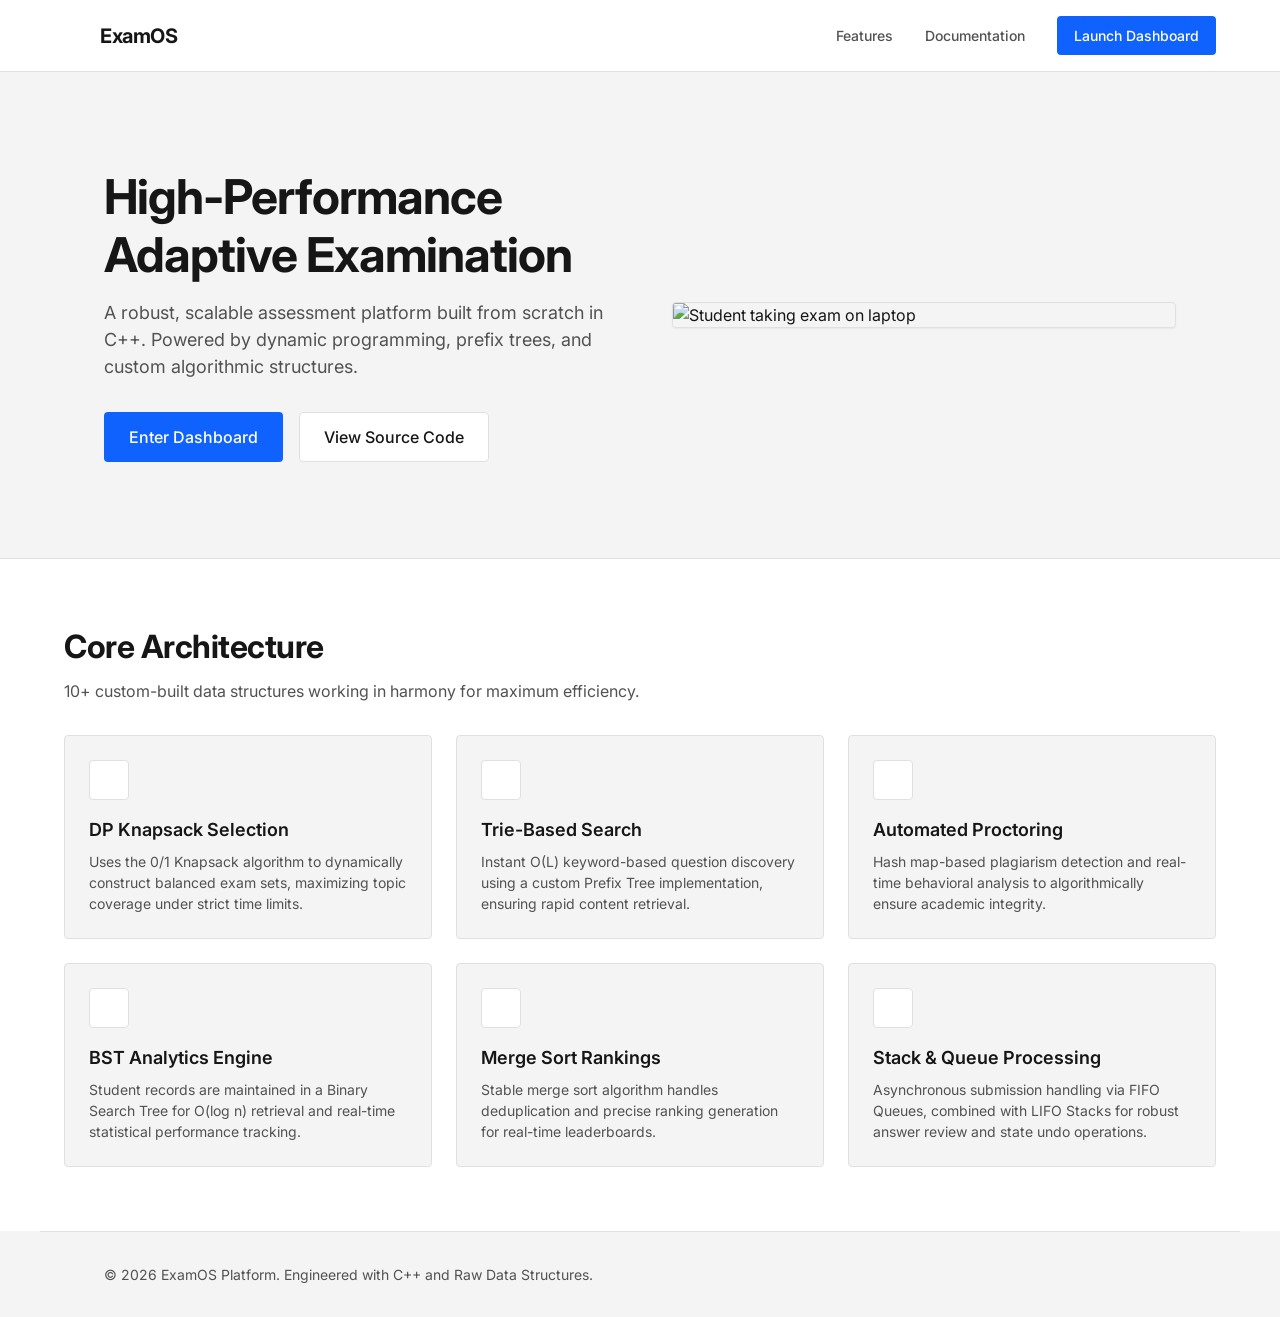
==== commit cde4c794: "Improvements IN UI" ====
--- a/frontend/index.html
+++ b/frontend/index.html
@@ -5,6 +5,7 @@
     <meta name="viewport" content="width=device-width, initial-scale=1.0">
     <title>ExamOS - DSA Powered Assessment</title>
     <link rel="stylesheet" href="landing.css">
+    <script src="https://unpkg.com/lucide@latest"></script>
     <script>
         // Set theme immediately to prevent flash
         const saved = localStorage.getItem('examos-theme');
@@ -17,7 +18,7 @@
 <body>
     <header class="navbar">
         <div class="logo">
-            <span class="logo-icon">⬡</span>
+            <i data-lucide="hexagon" class="logo-icon"></i>
             <h1>ExamOS</h1>
         </div>
         <div class="nav-links">
@@ -29,12 +30,16 @@
 
     <main>
         <section class="hero">
-            <div class="hero-badge">CS202 Data Structures & Algorithms</div>
-            <h2 class="hero-title">High-Performance Adaptive Examination</h2>
-            <p class="hero-subtitle">A robust, scalable assessment platform built from scratch in C++. Powered by dynamic programming, prefix trees, and custom algorithmic structures.</p>
-            <div class="hero-cta">
-                <a href="dashboard.html" class="btn-primary btn-large">Enter Dashboard</a>
-                <a href="https://github.com/Daksh-create349/DSA-Mini-project" class="btn-secondary btn-large" target="_blank">View Source Code</a>
+            <div class="hero-content">
+                <h2 class="hero-title">High-Performance Adaptive Examination</h2>
+                <p class="hero-subtitle">A robust, scalable assessment platform built from scratch in C++. Powered by dynamic programming, prefix trees, and custom algorithmic structures.</p>
+                <div class="hero-cta">
+                    <a href="dashboard.html" class="btn-primary btn-large">Enter Dashboard</a>
+                    <a href="https://github.com/Daksh-create349/DSA-Mini-project" class="btn-secondary btn-large" target="_blank">View Source Code</a>
+                </div>
+            </div>
+            <div class="hero-image-wrapper">
+                <img src="https://images.unsplash.com/photo-1516321497487-e288fb19713f?ixlib=rb-4.0.3&auto=format&fit=crop&w=1200&q=80" alt="Student taking exam on laptop" class="hero-image">
             </div>
         </section>
 
@@ -45,32 +50,32 @@
             </div>
             <div class="feature-grid">
                 <div class="feature-card">
-                    <div class="feature-icon">⚡</div>
+                    <div class="feature-icon"><i data-lucide="zap"></i></div>
                     <h4>DP Knapsack Selection</h4>
                     <p>Uses the 0/1 Knapsack algorithm to dynamically construct balanced exam sets, maximizing topic coverage under strict time limits.</p>
                 </div>
                 <div class="feature-card">
-                    <div class="feature-icon">🔍</div>
+                    <div class="feature-icon"><i data-lucide="search"></i></div>
                     <h4>Trie-Based Search</h4>
                     <p>Instant O(L) keyword-based question discovery using a custom Prefix Tree implementation, ensuring rapid content retrieval.</p>
                 </div>
                 <div class="feature-card">
-                    <div class="feature-icon">🛡️</div>
+                    <div class="feature-icon"><i data-lucide="shield-check"></i></div>
                     <h4>Automated Proctoring</h4>
                     <p>Hash map-based plagiarism detection and real-time behavioral analysis to algorithmically ensure academic integrity.</p>
                 </div>
                 <div class="feature-card">
-                    <div class="feature-icon">📊</div>
+                    <div class="feature-icon"><i data-lucide="bar-chart-2"></i></div>
                     <h4>BST Analytics Engine</h4>
                     <p>Student records are maintained in a Binary Search Tree for O(log n) retrieval and real-time statistical performance tracking.</p>
                 </div>
                 <div class="feature-card">
-                    <div class="feature-icon">⏱️</div>
+                    <div class="feature-icon"><i data-lucide="timer"></i></div>
                     <h4>Merge Sort Rankings</h4>
                     <p>Stable merge sort algorithm handles deduplication and precise ranking generation for real-time leaderboards.</p>
                 </div>
                 <div class="feature-card">
-                    <div class="feature-icon">🔄</div>
+                    <div class="feature-icon"><i data-lucide="layers"></i></div>
                     <h4>Stack & Queue Processing</h4>
                     <p>Asynchronous submission handling via FIFO Queues, combined with LIFO Stacks for robust answer review and state undo operations.</p>
                 </div>
@@ -81,5 +86,8 @@
     <footer>
         <p>&copy; 2026 ExamOS Platform. Engineered with C++ and Raw Data Structures.</p>
     </footer>
+    <script>
+      lucide.createIcons();
+    </script>
 </body>
 </html>
--- a/frontend/landing.css
+++ b/frontend/landing.css
@@ -1,26 +1,37 @@
-@import url('https://fonts.googleapis.com/css2?family=Inter:wght@400;500;600;700;800&family=JetBrains+Mono:wght@400;500&display=swap');
+@import url('https://fonts.googleapis.com/css2?family=Inter:wght@400;500;600;700&family=JetBrains+Mono:wght@400;500&display=swap');
 
 :root {
-    --bg-main: #f9fafb;
+    --bg-main: #f4f4f4;
     --bg-card: #ffffff;
-    --border: #e5e7eb;
-    --text-main: #111827;
-    --text-muted: #6b7280;
-    --accent: #2563eb;
-    --accent-hover: #1d4ed8;
-    --accent-light: #eff6ff;
+    --bg-nav: #ffffff;
+    --border: #e0e0e0;
+    --text-main: #161616;
+    --text-muted: #525252;
+    --accent: #0f62fe; /* Corporate Blue */
+    --accent-hover: #0043ce;
+    --accent-light: #e5f0ff;
     --font-sans: 'Inter', system-ui, sans-serif;
+    --font-mono: 'JetBrains Mono', monospace;
+    
+    --shadow-sm: 0 1px 2px rgba(0, 0, 0, 0.05);
+    --shadow-md: 0 2px 4px rgba(0, 0, 0, 0.1);
+    
+    --radius: 4px; /* Sharp corners */
 }
 
 [data-theme="dark"] {
-    --bg-main: #0f1115;
-    --bg-card: #16181d;
-    --border: #2d3139;
-    --text-main: #e2e4e9;
-    --text-muted: #8b949e;
-    --accent: #3b82f6;
-    --accent-hover: #60a5fa;
-    --accent-light: rgba(59, 130, 246, 0.15);
+    --bg-main: #161616;
+    --bg-card: #262626;
+    --bg-nav: #262626;
+    --border: #393939;
+    --text-main: #f4f4f4;
+    --text-muted: #a8a8a8;
+    --accent: #4589ff;
+    --accent-hover: #78a9ff;
+    --accent-light: rgba(69, 137, 255, 0.15);
+    
+    --shadow-sm: none;
+    --shadow-md: 0 1px 3px rgba(0, 0, 0, 0.5);
 }
 
 * { 
@@ -33,8 +44,14 @@
     font-family: var(--font-sans);
     background-color: var(--bg-main);
     color: var(--text-main);
-    line-height: 1.6;
+    line-height: 1.5;
     -webkit-font-smoothing: antialiased;
+    overflow-x: hidden;
+    transition: background-color 0.2s ease;
+}
+
+h1, h2, h3, h4, h5, h6 {
+    font-family: var(--font-sans);
 }
 
 /* Navbar */
@@ -42,9 +59,9 @@
     display: flex;
     justify-content: space-between;
     align-items: center;
-    padding: 1.25rem 5%;
+    padding: 1rem 5%;
+    background: var(--bg-nav);
     border-bottom: 1px solid var(--border);
-    background: var(--bg-card);
     position: sticky;
     top: 0;
     z-index: 100;
@@ -57,12 +74,13 @@
 }
 
 .logo-icon {
-    font-size: 1.75rem;
+    width: 24px;
+    height: 24px;
     color: var(--accent);
 }
 
 .logo h1 {
-    font-size: 1.5rem;
+    font-size: 1.25rem;
     font-weight: 700;
     letter-spacing: -0.5px;
 }
@@ -75,26 +93,30 @@
 
 .nav-links a {
     text-decoration: none;
-    color: var(--text-main);
+    color: var(--text-muted);
     font-weight: 500;
-    font-size: 0.95rem;
-    transition: color 0.2s;
+    font-size: 0.875rem;
+    transition: color 0.1s;
 }
 
 .nav-links a:hover {
-    color: var(--accent);
+    color: var(--text-main);
 }
 
 /* Buttons */
 .btn-primary {
     background: var(--accent);
-    color: white !important;
-    padding: 0.6rem 1.25rem;
-    border-radius: 6px;
-    font-weight: 600;
+    color: #ffffff !important;
+    padding: 0.5rem 1rem;
+    border-radius: var(--radius);
+    font-weight: 500;
+    font-size: 0.875rem;
     text-decoration: none;
-    transition: background 0.2s;
-    display: inline-block;
+    transition: background 0.1s ease;
+    display: inline-flex;
+    align-items: center;
+    justify-content: center;
+    border: 1px solid transparent;
 }
 
 .btn-primary:hover {
@@ -102,151 +124,191 @@
 }
 
 .btn-secondary {
-    background: transparent;
+    background: var(--bg-card);
     color: var(--text-main);
     border: 1px solid var(--border);
-    padding: 0.6rem 1.25rem;
-    border-radius: 6px;
-    font-weight: 600;
+    padding: 0.5rem 1rem;
+    border-radius: var(--radius);
+    font-weight: 500;
+    font-size: 0.875rem;
     text-decoration: none;
-    transition: all 0.2s;
-    display: inline-block;
+    transition: all 0.1s ease;
+    display: inline-flex;
+    align-items: center;
+    justify-content: center;
 }
 
 .btn-secondary:hover {
-    background: var(--bg-card);
     border-color: var(--text-muted);
+    background: var(--bg-main);
 }
 
 .btn-large {
-    padding: 0.8rem 1.75rem;
-    font-size: 1.05rem;
+    padding: 0.75rem 1.5rem;
+    font-size: 1rem;
 }
 
 /* Hero Section */
 .hero {
-    text-align: center;
-    padding: 8rem 2rem 6rem;
-    max-width: 900px;
+    display: flex;
+    align-items: center;
+    justify-content: space-between;
+    gap: 4rem;
+    padding: 6rem 5% 6rem;
+    max-width: 1200px;
     margin: 0 auto;
-}
-
-.hero-badge {
-    display: inline-block;
-    padding: 6px 14px;
-    background: var(--accent-light);
-    color: var(--accent);
-    border-radius: 20px;
-    font-size: 0.85rem;
-    font-weight: 600;
-    letter-spacing: 0.5px;
-    margin-bottom: 1.5rem;
-    text-transform: uppercase;
+    position: relative;
+    text-align: left;
+}
+
+.hero-content {
+    flex: 1;
+    max-width: 600px;
+}
+
+.hero-image-wrapper {
+    flex: 1;
+    display: flex;
+    justify-content: center;
+    align-items: center;
+    position: relative;
+}
+
+.hero-image {
+    width: 100%;
+    max-width: 600px;
+    height: auto;
+    border-radius: var(--radius);
+    box-shadow: var(--shadow-sm);
+    object-fit: cover;
+    border: 1px solid var(--border);
 }
 
 .hero-title {
-    font-size: 4rem;
-    font-weight: 800;
-    line-height: 1.15;
-    letter-spacing: -1.5px;
-    margin-bottom: 1.5rem;
+    font-size: 3rem;
+    font-weight: 700;
+    line-height: 1.2;
+    letter-spacing: -1px;
+    margin-bottom: 1rem;
+    color: var(--text-main);
 }
 
 .hero-subtitle {
-    font-size: 1.25rem;
-    color: var(--text-muted);
-    margin-bottom: 3rem;
-    max-width: 700px;
-    margin-left: auto;
-    margin-right: auto;
+    font-size: 1.125rem;
+    color: var(--text-muted);
+    margin-bottom: 2rem;
+    max-width: 650px;
     font-weight: 400;
 }
 
 .hero-cta {
     display: flex;
-    justify-content: center;
+    justify-content: flex-start;
     gap: 1rem;
 }
 
 /* Features Section */
 .features {
-    padding: 6rem 5%;
+    padding: 4rem 5%;
     background: var(--bg-card);
     border-top: 1px solid var(--border);
+    position: relative;
 }
 
 .section-header {
-    text-align: center;
-    margin-bottom: 4rem;
+    text-align: left;
+    max-width: 1200px;
+    margin: 0 auto 2rem;
 }
 
 .section-header h3 {
-    font-size: 2.5rem;
-    font-weight: 800;
-    letter-spacing: -1px;
-    margin-bottom: 0.75rem;
+    font-size: 2rem;
+    font-weight: 700;
+    letter-spacing: -0.5px;
+    margin-bottom: 0.5rem;
 }
 
 .section-header p {
-    font-size: 1.15rem;
+    font-size: 1rem;
     color: var(--text-muted);
 }
 
 .feature-grid {
     display: grid;
     grid-template-columns: repeat(auto-fit, minmax(320px, 1fr));
-    gap: 2rem;
+    gap: 1.5rem;
     max-width: 1200px;
     margin: 0 auto;
 }
 
 .feature-card {
-    padding: 2.5rem 2rem;
+    padding: 1.5rem;
     border: 1px solid var(--border);
-    border-radius: 12px;
+    border-radius: var(--radius);
     background: var(--bg-main);
-    transition: transform 0.2s, box-shadow 0.2s, border-color 0.2s;
+    transition: border-color 0.1s;
 }
 
 .feature-card:hover {
-    transform: translateY(-5px);
-    box-shadow: 0 10px 25px -5px rgba(0, 0, 0, 0.05);
     border-color: var(--text-muted);
 }
 
 .feature-icon {
-    font-size: 2.5rem;
-    margin-bottom: 1.5rem;
+    display: inline-flex;
+    align-items: center;
+    justify-content: center;
+    width: 40px;
+    height: 40px;
+    background: var(--bg-card);
+    border: 1px solid var(--border);
+    border-radius: var(--radius);
+    color: var(--text-main);
+    margin-bottom: 1rem;
+}
+
+.feature-icon svg {
+    width: 20px;
+    height: 20px;
 }
 
 .feature-card h4 {
-    font-size: 1.3rem;
-    font-weight: 700;
-    margin-bottom: 1rem;
-    letter-spacing: -0.5px;
+    font-size: 1.125rem;
+    font-weight: 600;
+    margin-bottom: 0.5rem;
+    color: var(--text-main);
 }
 
 .feature-card p {
     color: var(--text-muted);
-    font-size: 1rem;
-    line-height: 1.6;
+    font-size: 0.875rem;
+    line-height: 1.5;
 }
 
 /* Footer */
 footer {
-    text-align: center;
-    padding: 3rem;
-    color: var(--text-muted);
-    font-size: 0.95rem;
+    text-align: left;
+    padding: 2rem 5%;
+    max-width: 1200px;
+    margin: 0 auto;
+    color: var(--text-muted);
+    font-size: 0.875rem;
     background: var(--bg-main);
     border-top: 1px solid var(--border);
 }
 
 /* Responsive */
 @media (max-width: 768px) {
-    .hero-title { font-size: 2.5rem; }
+    .hero { 
+        flex-direction: column;
+        padding: 4rem 1.5rem; 
+        gap: 2rem;
+    }
+    .hero-title { font-size: 2.25rem; }
+    .hero-content {
+        max-width: 100%;
+    }
     .nav-links a:not(.btn-primary) { display: none; }
     .hero-cta { flex-direction: column; }
-    .hero { padding: 5rem 1.5rem; }
-    .features { padding: 4rem 1.5rem; }
-}
+    .features { padding: 3rem 1.5rem; }
+    .section-header { text-align: left; }
+}
